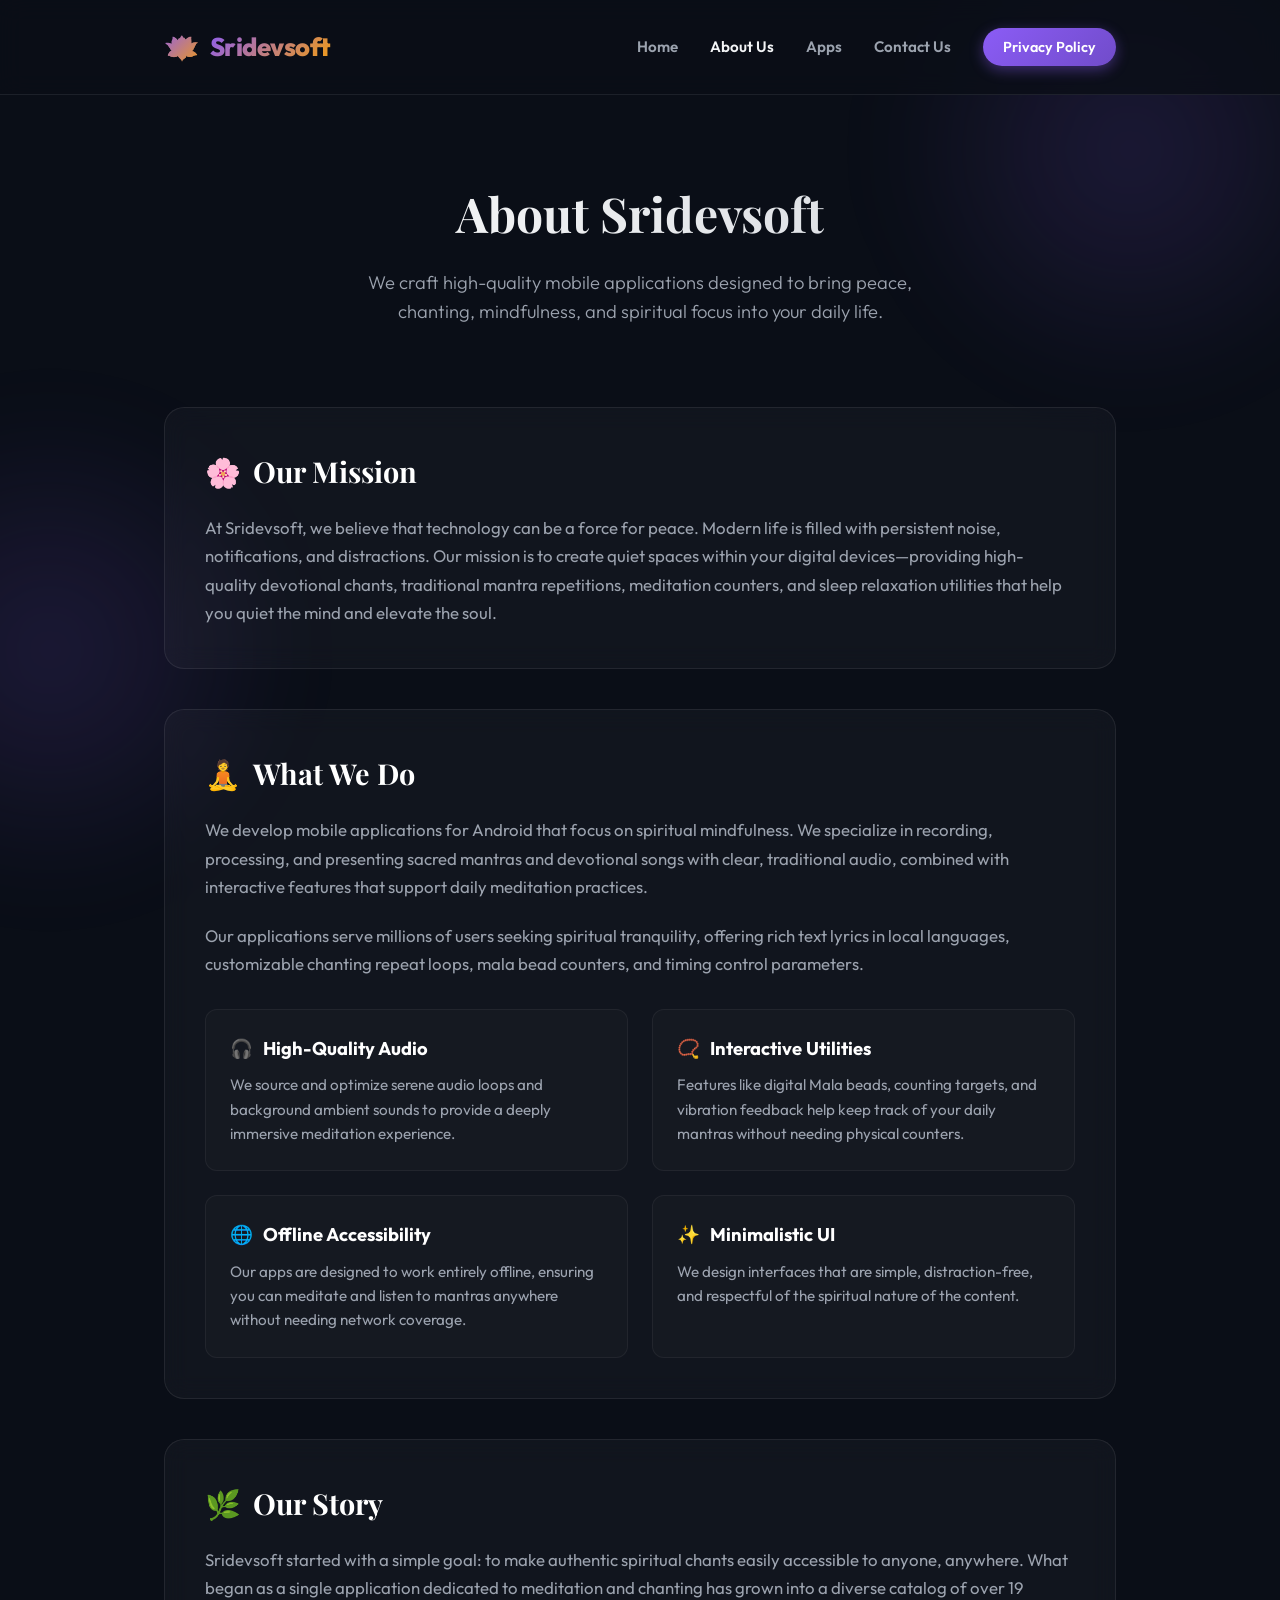
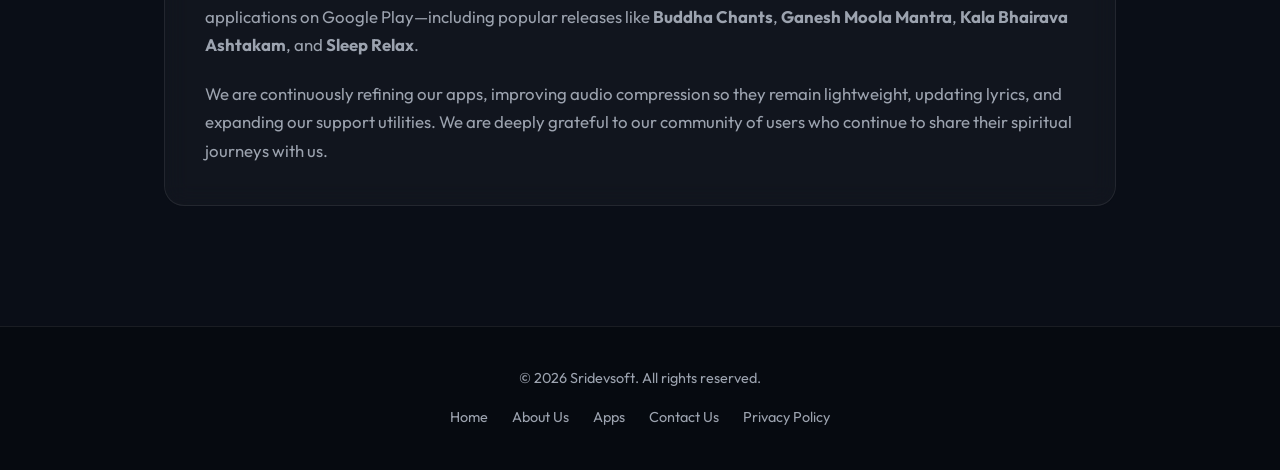
==== about/index.html @ fe809137 "Create About Us and Contact Us pages and unify styling" ====
<!DOCTYPE html>
<html lang="en">
<head>
  <meta charset="UTF-8">
  <meta name="viewport" content="width=device-width, initial-scale=1.0">
  <meta name="description" content="About Sridevsoft - Our mission, philosophy, and story of creating devotional, chanting, and meditation applications.">
  <title>About Us | Sridevsoft</title>
  <!-- Google Fonts -->
  <link rel="preconnect" href="https://fonts.googleapis.com">
  <link rel="preconnect" href="https://fonts.gstatic.com" crossorigin>
  <link href="https://fonts.googleapis.com/css2?family=Outfit:wght@300;400;600;800&family=Playfair+Display:ital,wght@0,600;1,400&display=swap" rel="stylesheet">
  
  <style>
    :root {
      --bg-dark: #0a0e17;
      --bg-card: rgba(255, 255, 255, 0.03);
      --border-card: rgba(255, 255, 255, 0.08);
      --text-main: #f3f4f6;
      --text-muted: #9ca3af;
      --accent-primary: #8b5cf6;
      --accent-secondary: #f59e0b;
      --accent-glow: rgba(139, 92, 246, 0.15);
      --font-sans: 'Outfit', sans-serif;
      --font-serif: 'Playfair Display', serif;
    }

    * {
      box-sizing: border-box;
      margin: 0;
      padding: 0;
    }

    body {
      background-color: var(--bg-dark);
      color: var(--text-main);
      font-family: var(--font-sans);
      line-height: 1.6;
      overflow-x: hidden;
    }

    /* Glowing decorative backgrounds */
    .glow-blob {
      position: absolute;
      width: 500px;
      height: 500px;
      border-radius: 50%;
      background: radial-gradient(circle, var(--accent-glow) 0%, rgba(11,15,25,0) 70%);
      z-index: -1;
      filter: blur(40px);
    }
    
    .blob-1 { top: -100px; right: -100px; }
    .blob-2 { top: 400px; left: -200px; }

    /* Container */
    .container {
      max-width: 1000px;
      margin: 0 auto;
      padding: 0 24px;
    }

    /* Header & Navigation */
    header {
      padding: 24px 0;
      border-bottom: 1px solid var(--border-card);
      backdrop-filter: blur(12px);
      position: sticky;
      top: 0;
      z-index: 100;
      background: rgba(10, 14, 23, 0.8);
    }

    .nav-wrapper {
      display: flex;
      justify-content: space-between;
      align-items: center;
    }

    .logo {
      font-size: 1.6rem;
      font-weight: 800;
      letter-spacing: -0.5px;
      color: var(--text-main);
      text-decoration: none;
      display: flex;
      align-items: center;
      gap: 10px;
    }

    .logo span {
      background: linear-gradient(135deg, var(--accent-primary), var(--accent-secondary));
      -webkit-background-clip: text;
      -webkit-text-fill-color: transparent;
    }

    .logo-icon {
      font-size: 1.8rem;
    }

    nav ul {
      display: flex;
      list-style: none;
      gap: 32px;
      align-items: center;
    }

    nav a {
      color: var(--text-muted);
      text-decoration: none;
      font-weight: 600;
      transition: color 0.3s ease;
      font-size: 0.95rem;
    }

    nav a:hover, nav a.active {
      color: var(--text-main);
    }

    .nav-btn {
      background: linear-gradient(135deg, var(--accent-primary), rgba(139, 92, 246, 0.8));
      color: #fff;
      padding: 10px 20px;
      border-radius: 99px;
      font-size: 0.9rem;
      transition: transform 0.2s ease, box-shadow 0.2s ease;
      box-shadow: 0 4px 14px rgba(139, 92, 246, 0.4);
    }

    .nav-btn:hover {
      transform: translateY(-2px);
      box-shadow: 0 6px 20px rgba(139, 92, 246, 0.6);
      color: #fff;
    }

    /* Page Header */
    .page-title {
      padding: 80px 0 40px 0;
      text-align: center;
    }

    .page-title h1 {
      font-family: var(--font-serif);
      font-size: 3rem;
      margin-bottom: 16px;
      background: linear-gradient(to right, #ffffff, #d1d5db);
      -webkit-background-clip: text;
      -webkit-text-fill-color: transparent;
    }

    .page-title p {
      color: var(--text-muted);
      font-size: 1.15rem;
      font-weight: 300;
      max-width: 600px;
      margin: 0 auto;
    }

    /* Main Content Sections */
    .about-section {
      padding: 40px 0 80px 0;
    }

    .card {
      background: var(--bg-card);
      border: 1px solid var(--border-card);
      border-radius: 20px;
      padding: 40px;
      margin-bottom: 40px;
      backdrop-filter: blur(12px);
    }

    .card h2 {
      font-family: var(--font-serif);
      font-size: 1.8rem;
      margin-bottom: 20px;
      color: #fff;
      display: flex;
      align-items: center;
      gap: 12px;
    }

    .card p {
      color: var(--text-muted);
      margin-bottom: 20px;
      font-size: 1.05rem;
      line-height: 1.7;
    }

    .card p:last-child {
      margin-bottom: 0;
    }

    /* Key Values Grid */
    .values-grid {
      display: grid;
      grid-template-columns: repeat(2, 1fr);
      gap: 24px;
      margin-top: 30px;
    }

    @media (max-width: 768px) {
      .values-grid {
        grid-template-columns: 1fr;
      }
    }

    .value-item {
      background: rgba(255, 255, 255, 0.02);
      border: 1px solid rgba(255, 255, 255, 0.05);
      border-radius: 12px;
      padding: 24px;
    }

    .value-item h3 {
      font-size: 1.15rem;
      color: #fff;
      margin-bottom: 10px;
      display: flex;
      align-items: center;
      gap: 10px;
    }

    .value-item p {
      font-size: 0.95rem;
      color: var(--text-muted);
      line-height: 1.6;
      margin: 0;
    }

    /* Footer */
    footer {
      padding: 40px 0;
      border-top: 1px solid var(--border-card);
      background: #060a10;
      text-align: center;
      font-size: 0.9rem;
      color: var(--text-muted);
    }

    .footer-links {
      display: flex;
      justify-content: center;
      gap: 24px;
      margin-top: 16px;
    }

    .footer-links a {
      color: var(--text-muted);
      text-decoration: none;
      transition: color 0.2s ease;
    }

    .footer-links a:hover {
      color: var(--text-main);
    }
  </style>
</head>
<body>

  <!-- Background Glow -->
  <div class="glow-blob blob-1"></div>
  <div class="glow-blob blob-2"></div>

  <!-- Header -->
  <header>
    <div class="container nav-wrapper">
      <a href="../" class="logo">
        <span class="logo-icon">🪷</span>
        <span>Sridevsoft</span>
      </a>
      <nav>
        <ul>
          <li><a href="../">Home</a></li>
          <li><a href="#" class="active">About Us</a></li>
          <li><a href="../#apps">Apps</a></li>
          <li><a href="../contact/">Contact Us</a></li>
          <li><a href="../privacy/" class="nav-btn">Privacy Policy</a></li>
        </ul>
      </nav>
    </div>
  </header>

  <!-- Title Section -->
  <section class="page-title">
    <div class="container">
      <h1>About Sridevsoft</h1>
      <p>We craft high-quality mobile applications designed to bring peace, chanting, mindfulness, and spiritual focus into your daily life.</p>
    </div>
  </section>

  <!-- Main Content -->
  <section class="about-section">
    <div class="container">
      
      <div class="card">
        <h2><span>🌸</span> Our Mission</h2>
        <p>At Sridevsoft, we believe that technology can be a force for peace. Modern life is filled with persistent noise, notifications, and distractions. Our mission is to create quiet spaces within your digital devices—providing high-quality devotional chants, traditional mantra repetitions, meditation counters, and sleep relaxation utilities that help you quiet the mind and elevate the soul.</p>
      </div>

      <div class="card">
        <h2><span>🧘</span> What We Do</h2>
        <p>We develop mobile applications for Android that focus on spiritual mindfulness. We specialize in recording, processing, and presenting sacred mantras and devotional songs with clear, traditional audio, combined with interactive features that support daily meditation practices.</p>
        <p>Our applications serve millions of users seeking spiritual tranquility, offering rich text lyrics in local languages, customizable chanting repeat loops, mala bead counters, and timing control parameters.</p>
        
        <div class="values-grid">
          <div class="value-item">
            <h3><span>🎧</span> High-Quality Audio</h3>
            <p>We source and optimize serene audio loops and background ambient sounds to provide a deeply immersive meditation experience.</p>
          </div>
          <div class="value-item">
            <h3><span>📿</span> Interactive Utilities</h3>
            <p>Features like digital Mala beads, counting targets, and vibration feedback help keep track of your daily mantras without needing physical counters.</p>
          </div>
          <div class="value-item">
            <h3><span>🌐</span> Offline Accessibility</h3>
            <p>Our apps are designed to work entirely offline, ensuring you can meditate and listen to mantras anywhere without needing network coverage.</p>
          </div>
          <div class="value-item">
            <h3><span>✨</span> Minimalistic UI</h3>
            <p>We design interfaces that are simple, distraction-free, and respectful of the spiritual nature of the content.</p>
          </div>
        </div>
      </div>

      <div class="card">
        <h2><span>🌿</span> Our Story</h2>
        <p>Sridevsoft started with a simple goal: to make authentic spiritual chants easily accessible to anyone, anywhere. What began as a single application dedicated to meditation and chanting has grown into a diverse catalog of over 19 applications on Google Play—including popular releases like <strong>Buddha Chants</strong>, <strong>Ganesh Moola Mantra</strong>, <strong>Kala Bhairava Ashtakam</strong>, and <strong>Sleep Relax</strong>.</p>
        <p>We are continuously refining our apps, improving audio compression so they remain lightweight, updating lyrics, and expanding our support utilities. We are deeply grateful to our community of users who continue to share their spiritual journeys with us.</p>
      </div>

    </div>
  </section>

  <!-- Footer -->
  <footer>
    <div class="container">
      <p>&copy; 2026 Sridevsoft. All rights reserved.</p>
      <div class="footer-links">
        <a href="../">Home</a>
        <a href="#">About Us</a>
        <a href="../#apps">Apps</a>
        <a href="../contact/">Contact Us</a>
        <a href="../privacy/">Privacy Policy</a>
      </div>
    </div>
  </footer>

</body>
</html>
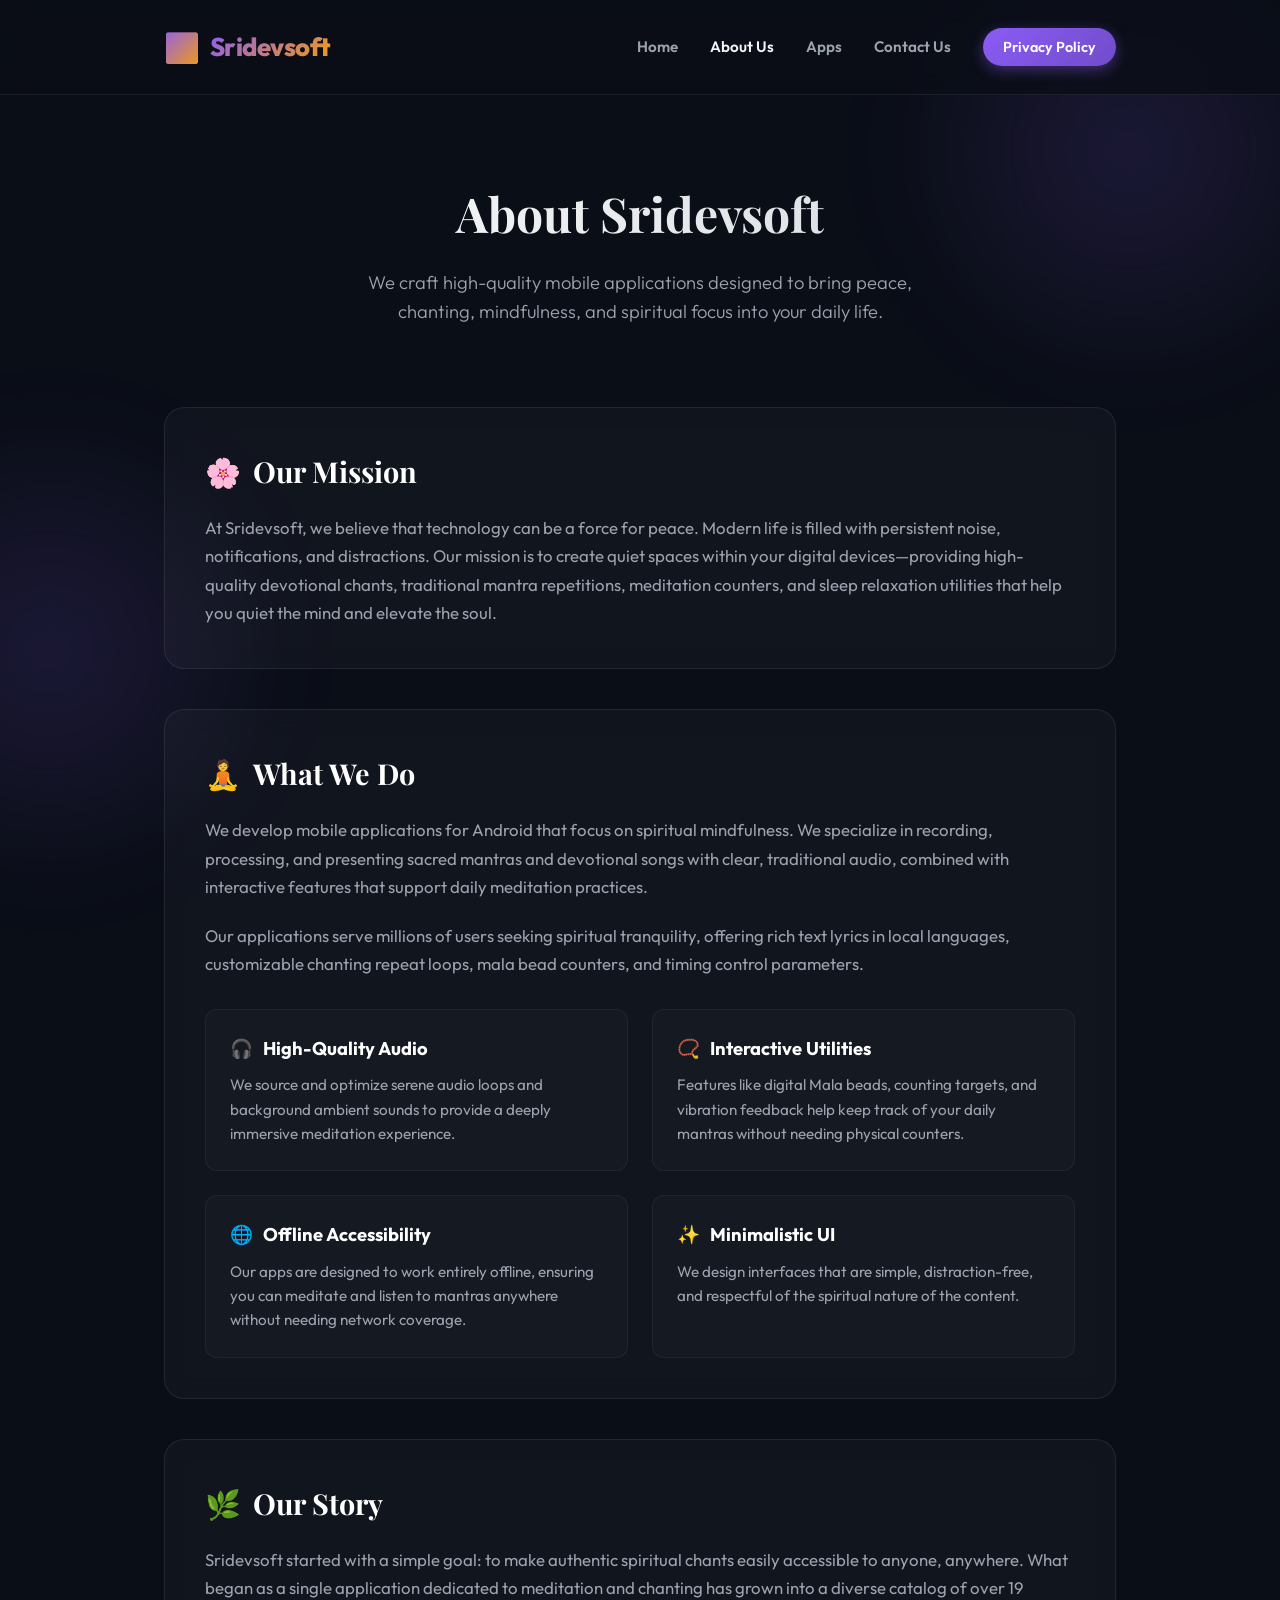
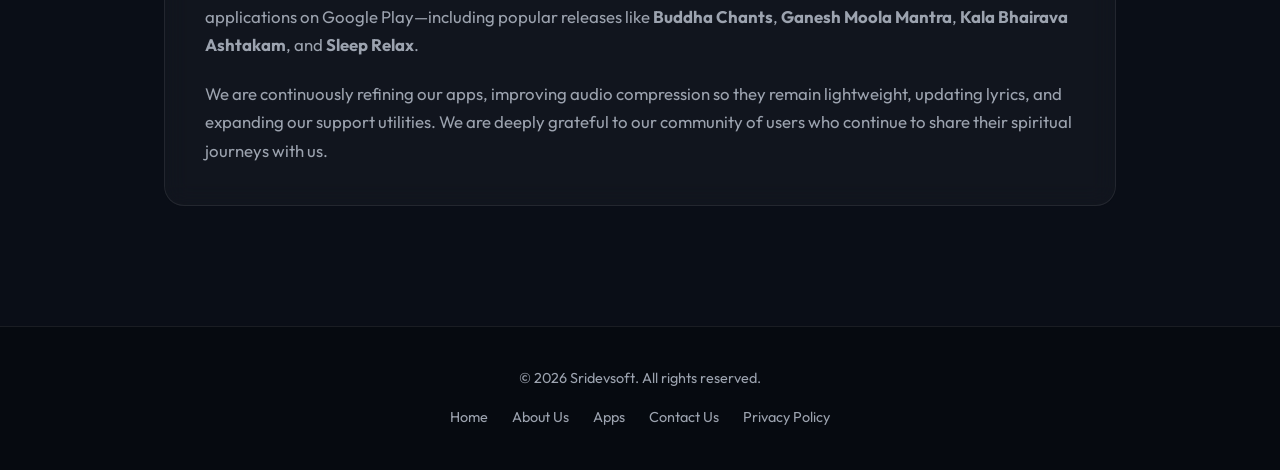
==== commit f6a3381f: "Update Sridevsoft logo to the Vedic Om symbol" ====
--- a/about/index.html
+++ b/about/index.html
@@ -265,7 +265,7 @@
   <header>
     <div class="container nav-wrapper">
       <a href="../" class="logo">
-        <span class="logo-icon">🪷</span>
+        <span class="logo-icon">🕉️</span>
         <span>Sridevsoft</span>
       </a>
       <nav>
